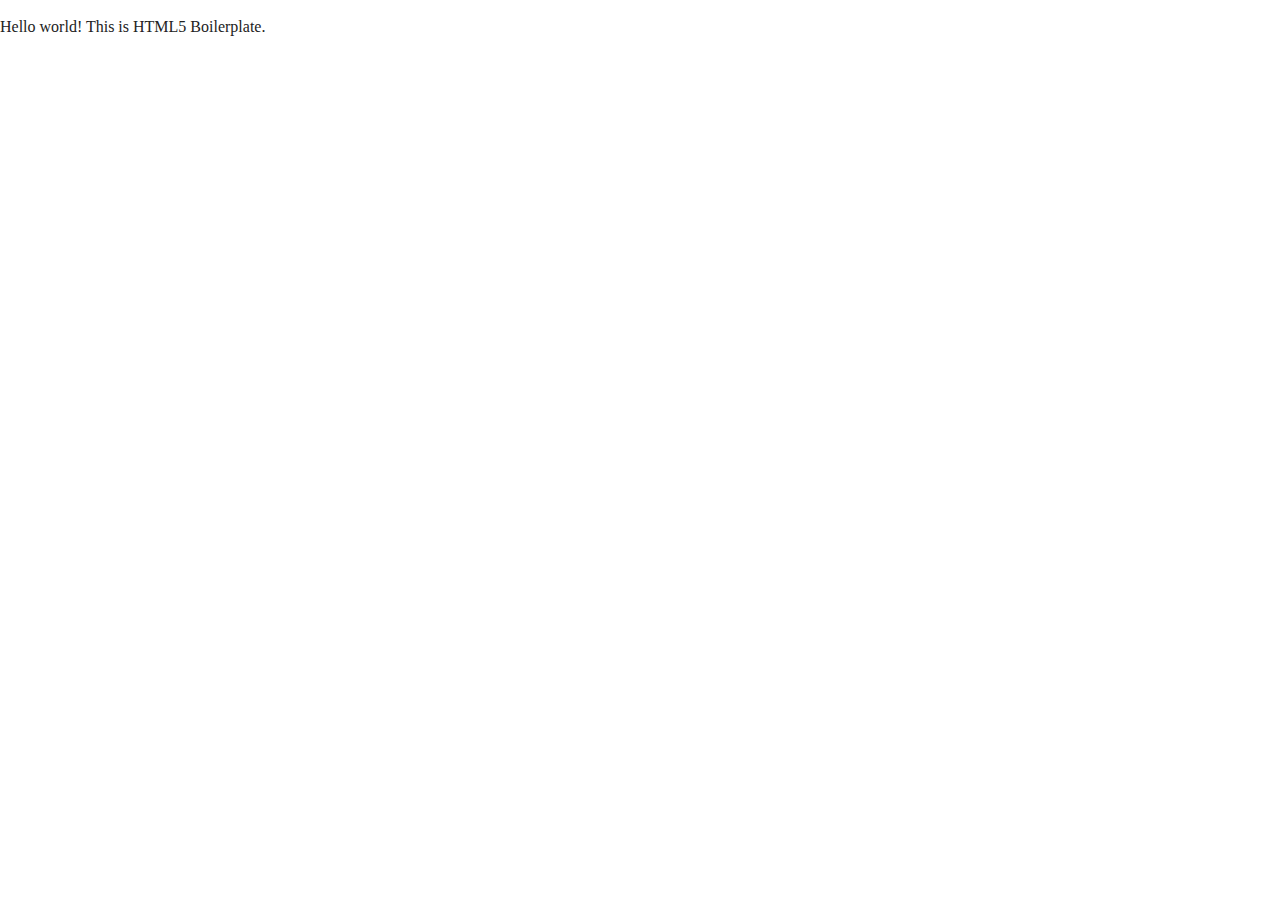
==== index.html @ 4d06db46 "initial commit" ====
<!doctype html>
<html class="no-js" lang="">

<head>
  <meta charset="utf-8">
  <title></title>
  <meta name="description" content="">
  <meta name="viewport" content="width=device-width, initial-scale=1">

  <meta property="og:title" content="">
  <meta property="og:type" content="">
  <meta property="og:url" content="">
  <meta property="og:image" content="">

  <link rel="manifest" href="site.webmanifest">
  <link rel="apple-touch-icon" href="icon.png">
  <!-- Place favicon.ico in the root directory -->

  <link rel="stylesheet" href="css/normalize.css">
  <link rel="stylesheet" href="css/main.css">

  <meta name="theme-color" content="#fafafa">
</head>

<body>

  <!-- Add your site or application content here -->
  <p>Hello world! This is HTML5 Boilerplate.</p>
  <script src="js/vendor/modernizr-3.11.2.min.js"></script>
  <script src="js/plugins.js"></script>
  <script src="js/main.js"></script>

  <!-- Google Analytics: change UA-XXXXX-Y to be your site's ID. -->
  <script>
    window.ga = function () { ga.q.push(arguments) }; ga.q = []; ga.l = +new Date;
    ga('create', 'UA-XXXXX-Y', 'auto'); ga('set', 'anonymizeIp', true); ga('set', 'transport', 'beacon'); ga('send', 'pageview')
  </script>
  <script src="https://www.google-analytics.com/analytics.js" async></script>
</body>

</html>
---- css/main.css ----
/*! HTML5 Boilerplate v8.0.0 | MIT License | https://html5boilerplate.com/ */

/* main.css 2.1.0 | MIT License | https://github.com/h5bp/main.css#readme */
/*
 * What follows is the result of much research on cross-browser styling.
 * Credit left inline and big thanks to Nicolas Gallagher, Jonathan Neal,
 * Kroc Camen, and the H5BP dev community and team.
 */

/* ==========================================================================
   Base styles: opinionated defaults
   ========================================================================== */

html {
  color: #222;
  font-size: 1em;
  line-height: 1.4;
}

/*
 * Remove text-shadow in selection highlight:
 * https://twitter.com/miketaylr/status/12228805301
 *
 * Vendor-prefixed and regular ::selection selectors cannot be combined:
 * https://stackoverflow.com/a/16982510/7133471
 *
 * Customize the background color to match your design.
 */

::-moz-selection {
  background: #b3d4fc;
  text-shadow: none;
}

::selection {
  background: #b3d4fc;
  text-shadow: none;
}

/*
 * A better looking default horizontal rule
 */

hr {
  display: block;
  height: 1px;
  border: 0;
  border-top: 1px solid #ccc;
  margin: 1em 0;
  padding: 0;
}

/*
 * Remove the gap between audio, canvas, iframes,
 * images, videos and the bottom of their containers:
 * https://github.com/h5bp/html5-boilerplate/issues/440
 */

audio,
canvas,
iframe,
img,
svg,
video {
  vertical-align: middle;
}

/*
 * Remove default fieldset styles.
 */

fieldset {
  border: 0;
  margin: 0;
  padding: 0;
}

/*
 * Allow only vertical resizing of textareas.
 */

textarea {
  resize: vertical;
}

/* ==========================================================================
   Author's custom styles
   ========================================================================== */

/* ==========================================================================
   Helper classes
   ========================================================================== */

/*
 * Hide visually and from screen readers
 */

.hidden,
[hidden] {
  display: none !important;
}

/*
 * Hide only visually, but have it available for screen readers:
 * https://snook.ca/archives/html_and_css/hiding-content-for-accessibility
 *
 * 1. For long content, line feeds are not interpreted as spaces and small width
 *    causes content to wrap 1 word per line:
 *    https://medium.com/@jessebeach/beware-smushed-off-screen-accessible-text-5952a4c2cbfe
 */

.sr-only {
  border: 0;
  clip: rect(0, 0, 0, 0);
  height: 1px;
  margin: -1px;
  overflow: hidden;
  padding: 0;
  position: absolute;
  white-space: nowrap;
  width: 1px;
  /* 1 */
}

/*
 * Extends the .sr-only class to allow the element
 * to be focusable when navigated to via the keyboard:
 * https://www.drupal.org/node/897638
 */

.sr-only.focusable:active,
.sr-only.focusable:focus {
  clip: auto;
  height: auto;
  margin: 0;
  overflow: visible;
  position: static;
  white-space: inherit;
  width: auto;
}

/*
 * Hide visually and from screen readers, but maintain layout
 */

.invisible {
  visibility: hidden;
}

/*
 * Clearfix: contain floats
 *
 * For modern browsers
 * 1. The space content is one way to avoid an Opera bug when the
 *    `contenteditable` attribute is included anywhere else in the document.
 *    Otherwise it causes space to appear at the top and bottom of elements
 *    that receive the `clearfix` class.
 * 2. The use of `table` rather than `block` is only necessary if using
 *    `:before` to contain the top-margins of child elements.
 */

.clearfix::before,
.clearfix::after {
  content: " ";
  display: table;
}

.clearfix::after {
  clear: both;
}

/* ==========================================================================
   EXAMPLE Media Queries for Responsive Design.
   These examples override the primary ('mobile first') styles.
   Modify as content requires.
   ========================================================================== */

@media only screen and (min-width: 35em) {
  /* Style adjustments for viewports that meet the condition */
}

@media print,
  (-webkit-min-device-pixel-ratio: 1.25),
  (min-resolution: 1.25dppx),
  (min-resolution: 120dpi) {
  /* Style adjustments for high resolution devices */
}

/* ==========================================================================
   Print styles.
   Inlined to avoid the additional HTTP request:
   https://www.phpied.com/delay-loading-your-print-css/
   ========================================================================== */

@media print {
  *,
  *::before,
  *::after {
    background: #fff !important;
    color: #000 !important;
    /* Black prints faster */
    box-shadow: none !important;
    text-shadow: none !important;
  }

  a,
  a:visited {
    text-decoration: underline;
  }

  a[href]::after {
    content: " (" attr(href) ")";
  }

  abbr[title]::after {
    content: " (" attr(title) ")";
  }

  /*
   * Don't show links that are fragment identifiers,
   * or use the `javascript:` pseudo protocol
   */
  a[href^="#"]::after,
  a[href^="javascript:"]::after {
    content: "";
  }

  pre {
    white-space: pre-wrap !important;
  }

  pre,
  blockquote {
    border: 1px solid #999;
    page-break-inside: avoid;
  }

  /*
   * Printing Tables:
   * https://web.archive.org/web/20180815150934/http://css-discuss.incutio.com/wiki/Printing_Tables
   */
  thead {
    display: table-header-group;
  }

  tr,
  img {
    page-break-inside: avoid;
  }

  p,
  h2,
  h3 {
    orphans: 3;
    widows: 3;
  }

  h2,
  h3 {
    page-break-after: avoid;
  }
}
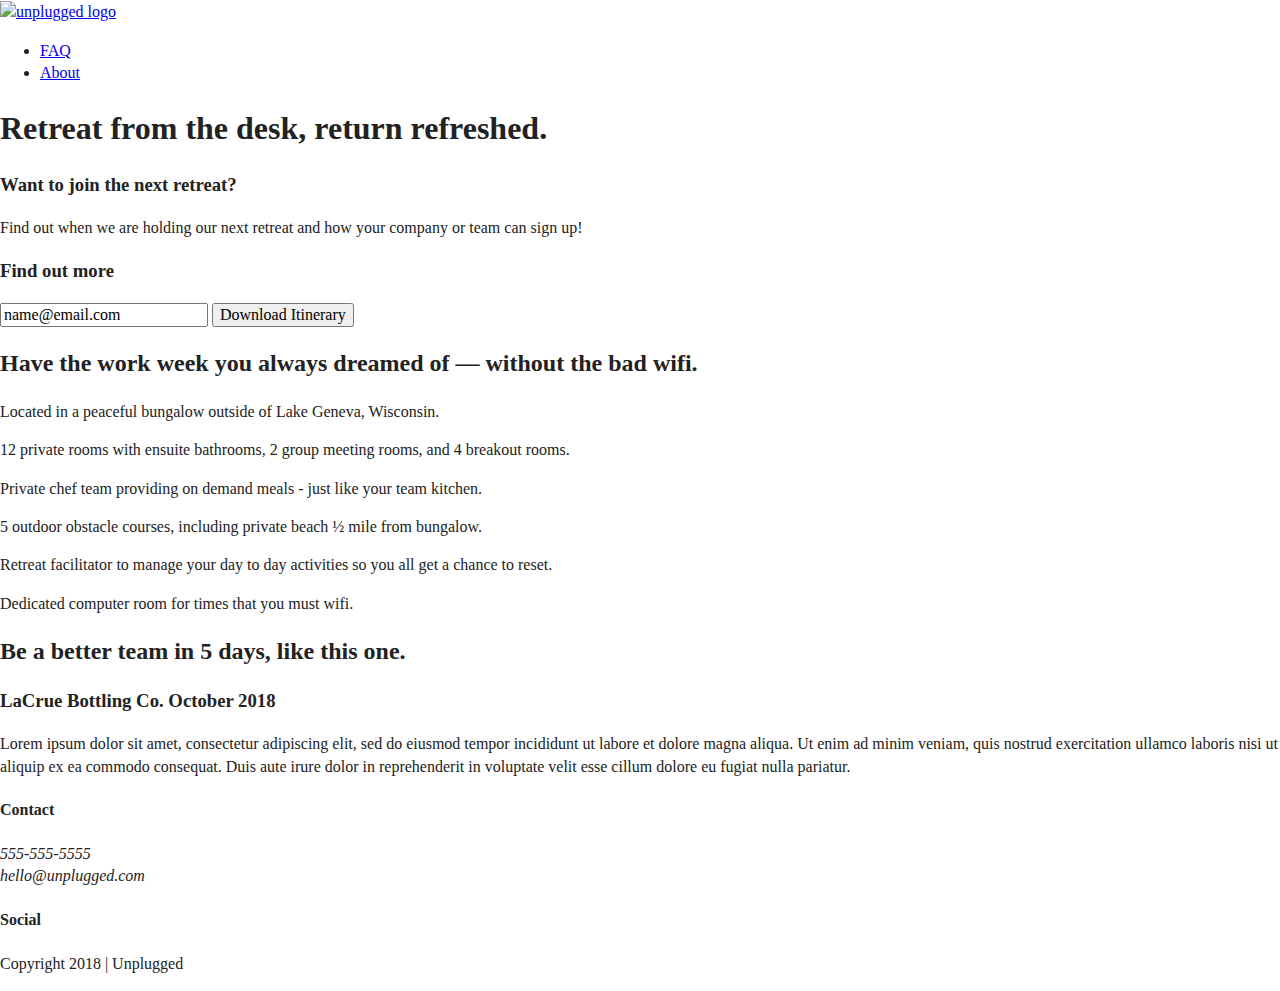
==== commit eca90ee0: "finished index for homepage" ====
--- a/index.html
+++ b/index.html
@@ -24,8 +24,155 @@
 
 <body>
 
-  <!-- Add your site or application content here -->
-  <p>Hello world! This is HTML5 Boilerplate.</p>
+  <header>
+    <div class="content-wrapper">
+      <a href="#">
+        <img src="" alt="unplugged logo">
+      </a>
+      <div class="header-divider"></div>
+      <nav>
+        <ul>
+          <li><a href="faq/index.html">FAQ</a></li>
+          <li><a href="about/index.html">About</a></li>
+        </ul>
+      </nav>
+    </div>
+  </header>
+
+  <main>
+
+    <section class="hero-area">
+      <div class="content-wrapper">
+        <h1>Retreat from the desk, return refreshed.</h1>
+      </div>
+    </section>
+
+    <aside>
+      <div class="content-wrapper">
+        <div class="form-description">
+          <h3>Want to join the next retreat?</h3>
+          <p>
+            Find out when we are holding our next retreat and how your company or team can sign up!
+          </p>
+        </div>
+        <div class="form">
+          <h3>Find out more</h3>
+          <input type="text" name="name" value="name@email.com">
+          <input type="button" value="Download Itinerary">
+        </div>
+      </div>
+    </aside>
+
+    <section class="features">
+      <div class="content-wrapper">
+        <h2>Have the work week you always dreamed of — without the bad wifi.</h2>
+        <div class="features-items">
+          <article>
+            <p class="fontawesome-icon">
+            </p>
+            <p class="features-item-description">
+              Located in a peaceful bungalow outside of Lake Geneva, Wisconsin.
+            </p>
+          </article>
+
+          <article>
+            <p class="fontawesome-icon">
+            </p>
+            <p class="features-item-description">
+              12 private rooms with ensuite bathrooms, 2 group meeting rooms, and 4 breakout rooms.
+            </p>
+          </article>
+
+          <article>
+            <p class="fontawesome-icon">
+            </p>
+            <p class="features-item-description">
+              Private chef team providing on demand meals - just like your team kitchen.
+            </p>
+          </article>
+
+          <article>
+            <p class="fontawesome-icon">
+            </p>
+            <p class="features-item-description">
+              5 outdoor obstacle courses, including private beach ½ mile from bungalow.
+            </p>
+          </article>
+
+          <article>
+            <p class="fontawesome-icon">
+            </p>
+            <p class="features-item-description">
+              Retreat facilitator to manage your day to day activities so you all get a chance to reset.
+            </p>
+          </article>
+
+          <article>
+            <p class="fontawesome-icon">
+            </p>
+            <p class="features-item-description">
+              Dedicated computer room for times that you must wifi.
+            </p>
+          </article>
+        </div>
+      </div>
+    </section>
+
+    <section class="reviews">
+      <div class="content-wrapper">
+        <h2>Be a better team in 5 days, like this one.</h2>
+        <article>
+          <div>
+            <h3>LaCrue Bottling Co. October 2018</h3>
+            <p>
+              Lorem ipsum dolor sit amet, consectetur adipiscing elit, sed do eiusmod tempor incididunt ut labore et dolore magna aliqua. Ut enim ad minim veniam, quis nostrud exercitation ullamco laboris nisi ut aliquip ex ea commodo consequat. Duis aute irure dolor
+              in reprehenderit in voluptate velit esse cillum dolore eu fugiat nulla pariatur.
+            </p>
+          </div>
+        </article>
+      </div>
+    </section>
+
+  </main>
+  <!-- main wrapper -->
+
+  <footer>
+    <div class="content-wrapper">
+      <div class="footer-content">
+        <div class="contact">
+          <h4>Contact</h4>
+          <address>
+            <p>
+              555-555-5555<br>
+              hello@unplugged.com
+            </p>
+          </address>
+        </div>
+        <div class="social">
+          <h4>Social</h4>
+          <div class="social-icons">
+            <p>
+              <a href="https://www.facebook.com/Skillcrush/" target="_blank"></a>
+            </p>
+            <p>
+              <a href="https://twitter.com/Skillcrush" target="_blank"></a>
+            </p>
+            <p>
+              <a href="https://www.instagram.com/skillcrush/" target="_blank"></a>
+            </p>
+          </div>
+        </div>
+      </div>
+      <!-- footer content ends -->
+    </div>
+    <!--footer content-wrapper ends-->
+
+    <div class="copyright">
+      <p>Copyright 2018 | Unplugged</p>
+    </div>
+
+  </footer>
+
   <script src="js/vendor/modernizr-3.11.2.min.js"></script>
   <script src="js/plugins.js"></script>
   <script src="js/main.js"></script>
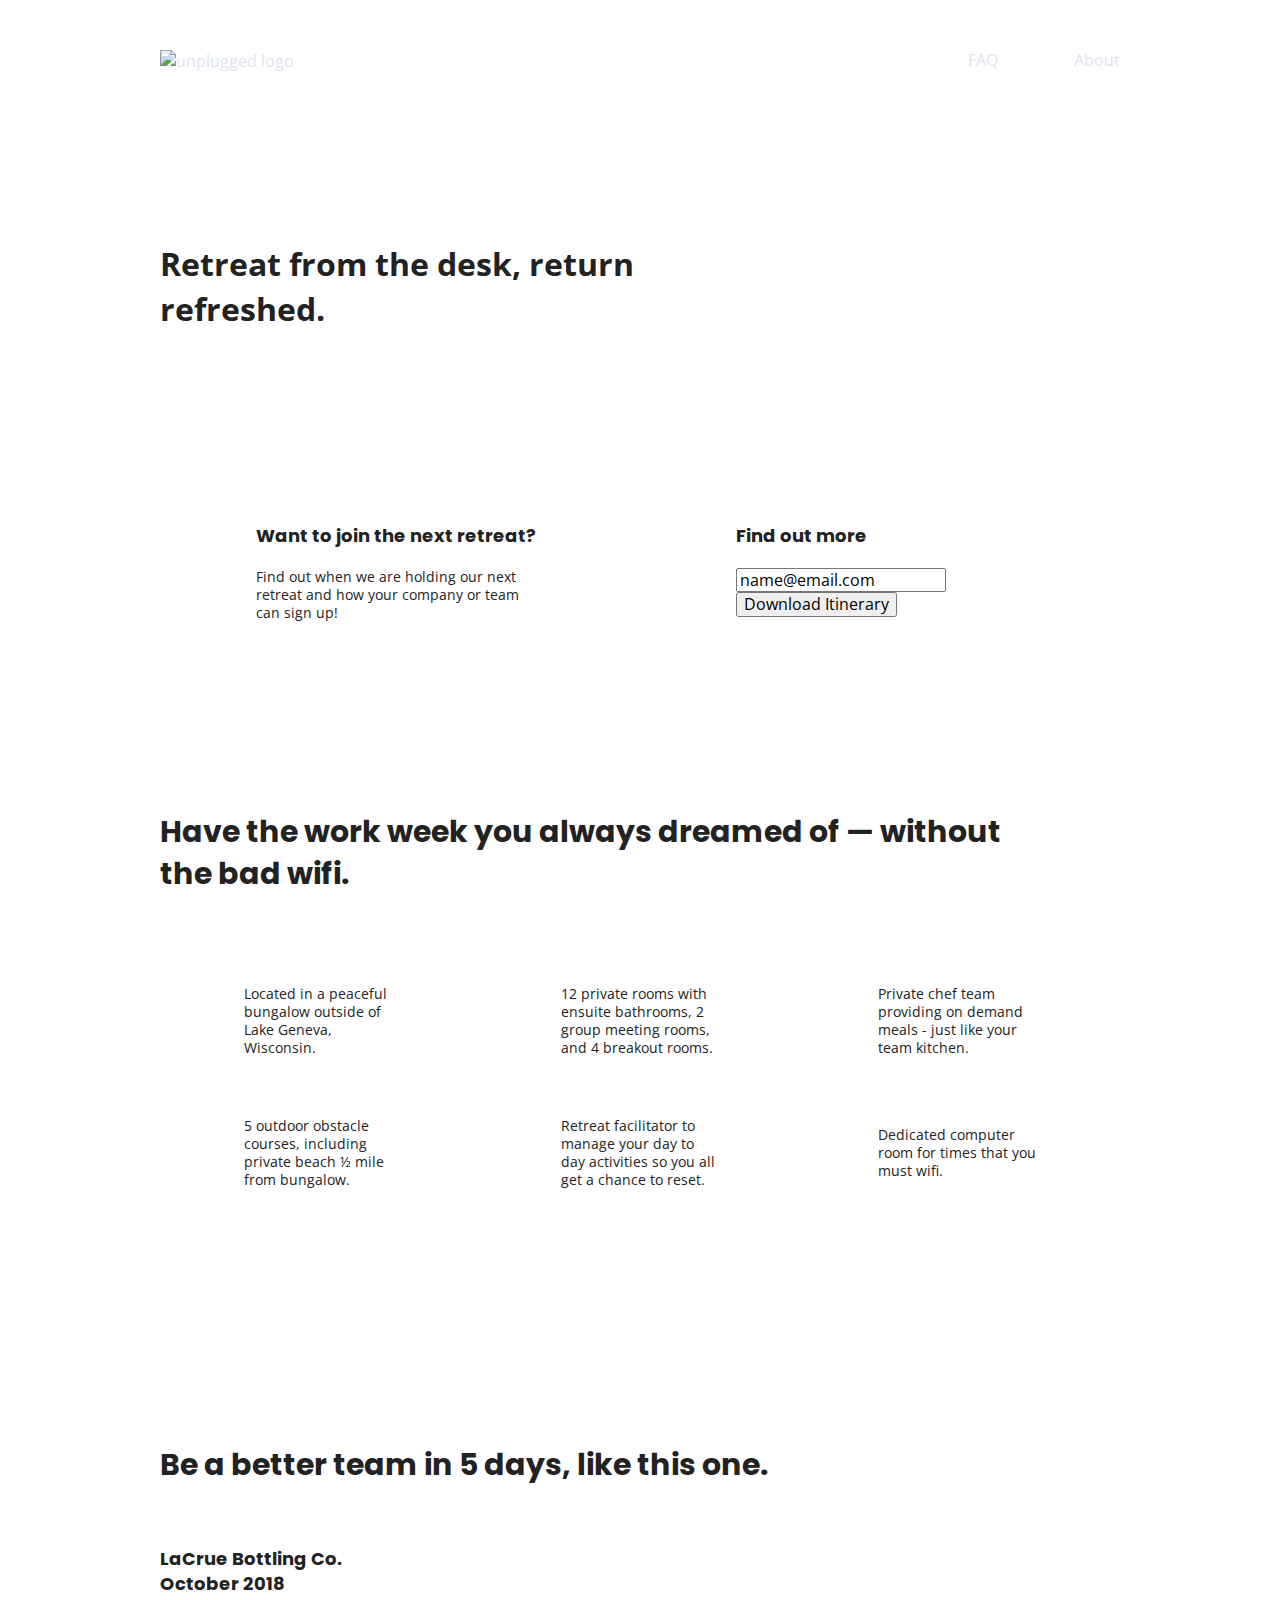
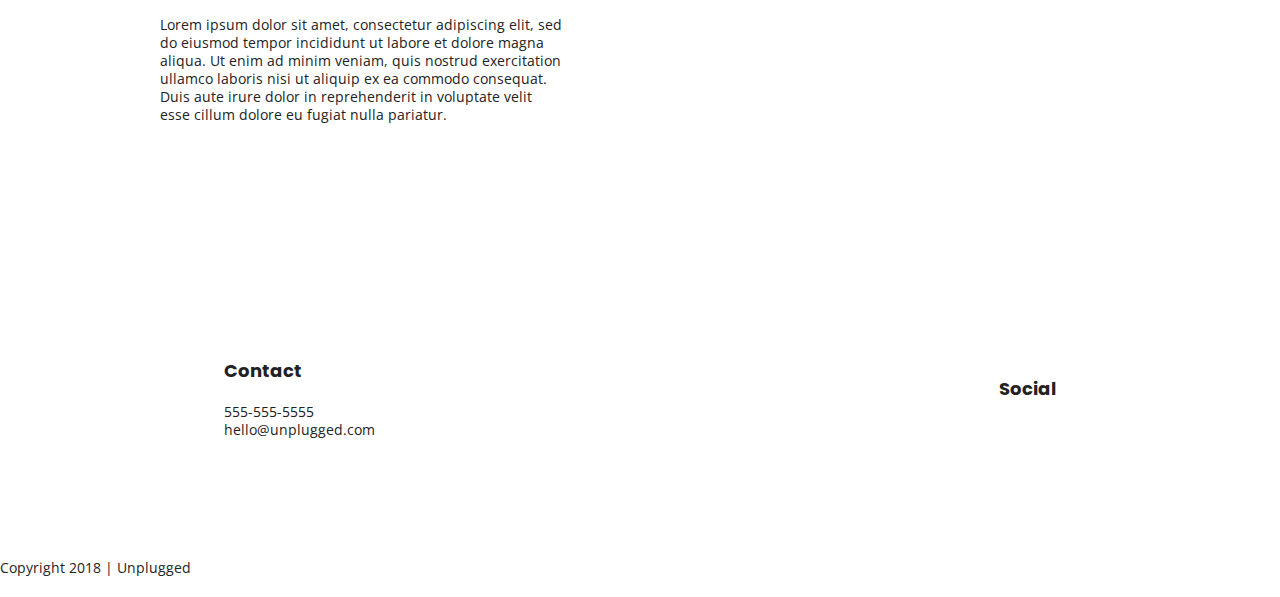
==== commit 94a4eae5: "Implemented text styles" ====
--- a/index.html
+++ b/index.html
@@ -3,7 +3,7 @@
 
 <head>
   <meta charset="utf-8">
-  <title></title>
+  <title>unplugged-retreat</title>
   <meta name="description" content="">
   <meta name="viewport" content="width=device-width, initial-scale=1">
 
@@ -18,6 +18,9 @@
 
   <link rel="stylesheet" href="css/normalize.css">
   <link rel="stylesheet" href="css/main.css">
+
+  <!-- Google Fonts -->
+  <link href="https://fonts.googleapis.com/css?family=Open+Sans:400,700|Poppins:500,700" rel="stylesheet">
 
   <meta name="theme-color" content="#fafafa">
 </head>
--- a/css/main.css
+++ b/css/main.css
@@ -84,8 +84,253 @@
 }
 
 /* ==========================================================================
-   Author's custom styles
+  Author's custom styles
+  ========================================================================== */
+
+  /* General Styles */
+ 
+  html {
+    font-size: 16px;
+  }
+ 
+  body {
+    font-family: 'Open Sans', sans-serif;
+    font-size: 1em;
+    text-align: left;
+  }
+ 
+  ul, 
+  ol {
+    list-style-type: none;
+  }
+  
+  a {
+    color: #e2e3ed;
+    text-decoration: none;
+  }
+  
+  h2 {
+    font-family: 'Poppins', sans-serif;
+    font-size: 1.875em;
+  }
+  
+  h3, 
+  h4 {
+    font-family: 'Poppins', sans-serif;
+    font-size: 1.125em;
+    margin: 20px 0;
+  }
+  
+  p {
+    line-height: 1.285;
+    font-size: .875em;
+  }
+  
+  img {
+  
+  }
+  
+  figure {
+  
+  }
+  
+  address {
+    font-style: normal;
+  }
+
+  .content-wrapper {
+    width: 90%;
+    margin: 50px 0;
+  }
+  
+  /* -------------------- Base Header - Footer Styles -------------------- */
+  
+  header,
+  footer {
+    display: flex;
+    justify-content: center;
+    align-items: center;
+    flex-flow: row wrap;
+  }
+  
+  header {
+    padding: 15px 0;
+  }
+  
+  header .content-wrapper {
+    display: flex;
+    justify-content: center;
+    align-items: center;
+    flex-flow: row wrap;
+    margin: 0;
+  }
+  
+  .header-divider {
+    width: 100%;
+    height: 1px;
+    margin: 10px 0 20px 0;
+  }
+  
+  header nav {
+    display: flex;
+    justify-content: space-around;
+    align-items: center;
+    flex-flow: row wrap;
+    width: 60%;
+  }
+  
+  header nav ul {
+    display: flex;
+    justify-content: space-around;
+    width: 100%;
+  }
+  
+  footer {
+    flex-direction: column;
+  }
+  
+  footer p {
+    margin: 0;
+  }
+  
+  footer .content-wrapper {
+    width: 55%;
+    margin: 50px 0;
+  }
+  
+  footer .contact {
+    margin-bottom: 50px;
+  }
+  
+  footer .social-icons {
+    display: flex;
+    justify-content: space-around;
+    align-items: center;
+  }
+  
+  footer .social-icons p {
+    display: flex;
+    justify-content: center;
+    align-items: center;
+  }
+  
+  footer .copyright {
+    margin: 20px 0;
+  }
+  
+  /* -------------------- Mobile Styles - Homepage -------------------- */
+  
+  /* Hero Area */
+  
+  .hero-area {
+    display: flex;
+    justify-content: center;
+    flex-flow: row wrap;
+  }
+  
+  /* Aside */
+  
+  aside {
+    display: flex;
+    justify-content: center;
+    align-items: center;
+    flex-flow: row wrap;
+  }
+  
+  /* Features */
+  
+  .features {
+    display: flex;
+    justify-content: center;
+    flex-flow: row wrap;
+  }
+  
+  .features h2 {
+    margin-bottom: 60px;
+  }
+  
+  .features article {
+    width: 63%;
+    margin: 30px 0;
+  }
+  
+  .features .features-items {
+    display: flex;
+    justify-content: center;
+    align-items: center;
+    flex-flow: row wrap;
+  }
+  
+  .features p {
+    margin: 0;
+  }
+  
+  /* Reviews */
+  
+  .reviews {
+    display: flex;
+    justify-content: center;
+    flex-flow: row wrap;
+  }
+  
+  .reviews h2 {
+    margin-bottom: 40px;
+  }
+  
+  .reviews h3 {
+    width: 55%;
+    margin: 20px 0;
+  }
+  
+  /* ==========================================================================
+   About Page
    ========================================================================== */
+  
+  .mission {
+    display: flex;
+    justify-content: center;
+    align-items: center;
+    flex-flow: row wrap;
+  }
+  
+  .contact-section {
+    display: flex;
+    justify-content: center;
+    align-items: center;
+    flex-flow: row wrap;
+  }
+  
+  .contact-content p {
+    margin: 0;
+  }
+  
+  /* ==========================================================================
+   FAQ Page
+   ========================================================================== */
+  
+  .faq {
+    display: flex;
+    justify-content: center;
+    align-items: center;
+    flex-flow: row wrap;
+  }
+  
+  .faq .content-wrapper {
+    margin: 50px 0 0 0;
+    display: flex;
+    justify-content: center;
+    align-items: center;
+    flex-flow: row wrap;
+  }
+  
+  .faq h2 {
+    margin-bottom: 40px;
+  }
+  
+  .faq-content {
+    margin-bottom: 50px;
+  }
+
 
 /* ==========================================================================
    Helper classes
@@ -169,21 +414,215 @@
   clear: both;
 }
 
+  /* ==========================================================================
+   Breakpoints
+   ========================================================================== */
+
+    @media only screen and (min-width: 768px) {
+
+    /* General styles*/
+
+      .content-wrapper {
+        max-width: 640px;
+        margin: 100px 0;
+      }
+
+    /* Header */
+
+      header {
+        justify-content: space-around;
+        padding: 33px 0;
+      }
+
+      header .content-wrapper {
+        justify-content: space-between;
+        width: 100%;
+      }
+
+      header nav {
+        width: 20%;
+      }
+
+      header nav ul {
+        justify-content: space-between;
+      }
+
+      .header-divider {
+        display: none;
+      }
+
+    /* Hero Area */
+
+    /* Aside */
+    
+      aside .content-wrapper {
+        display: flex;
+        justify-content: space-between;
+        flex-flow: row wrap;
+        margin: 50px 0;
+      }
+
+      aside .content-wrapper .form-description,
+      aside .content-wrapper .form {
+        width: 40%;
+        margin: 0;
+      }
+
+    /* Features */
+
+      .features article {
+        display: flex;
+        justify-content: center;
+        align-items: center;
+        flex-flow: column wrap;
+        flex-basis: 50%;
+      }
+
+      .features .features-item-description {
+        width: 50%;
+      }
+
+    /* Reviews */
+    
+      .reviews article {
+        display: flex;
+        justify-content: space-between;
+      }
+
+      .reviews article div {
+        width: 49%;
+      }
+
+    /* Footer */
+
+      footer .content-wrapper {
+        width: 65%;
+        margin: 100px 0;
+      }
+
+      .footer-content {
+        display: flex;
+        justify-content: space-between;
+        align-items: center;
+      }
+
+      footer .contact {
+        margin-bottom: 0;
+      }
+
+      footer .copyright {
+        width: 100%;
+      }
+
+    /* ==========================================================================
+    About Page
+    ========================================================================== */
+
+    .mission-content {
+      display: flex;
+      justify-content: space-between;
+      align-items: center;
+      padding-top: 20px;
+    }
+
+    .mission-content p {
+      width: 45%;
+    }
+
+    .contact-section .content-wrapper h2 {
+      width: 80%; 
+    }
+
+    .contact-content {
+      display: flex;
+      justify-content: space-between;
+      align-items: flex-start;
+    }
+
+    /* ==========================================================================
+    FAQ Page
+    ========================================================================== */
+
+    .faq .content-wrapper {
+      justify-content: space-between;
+    }
+
+    .faq-content {
+      flex-basis: 40%;
+    }
+
+    .faq h2 {
+      width: 100%;
+    }
+    }
+
+    /* Desktop Styles */
+
+   @media only screen and (min-width: 1200px) {
+
+    /* General styles*/
+
+      .content-wrapper {
+        max-width: 960px;
+      }
+    
+    /* Hero area */
+
+      .hero-area h1 {
+        width: 60%; 
+      }
+
+    /* Aside */
+
+      aside .content-wrapper {
+        justify-content: space-around;
+      }
+
+      aside .content-wrapper .form-description,
+      aside .content-wrapper .form {
+        width: 30%;
+      }
+
+    /* Features */
+
+      .features h2 {
+        width: 90%;
+      }
+
+      .features article {
+        flex-basis: 33%;
+      }
+
+    /* Reviews */ 
+
+      .reviews article div {
+        width: 42%;
+      }
+
 /* ==========================================================================
-   EXAMPLE Media Queries for Responsive Design.
-   These examples override the primary ('mobile first') styles.
-   Modify as content requires.
-   ========================================================================== */
-
-@media only screen and (min-width: 35em) {
-  /* Style adjustments for viewports that meet the condition */
-}
-
-@media print,
-  (-webkit-min-device-pixel-ratio: 1.25),
-  (min-resolution: 1.25dppx),
-  (min-resolution: 120dpi) {
-  /* Style adjustments for high resolution devices */
+ About Page
+ ========================================================================== */
+
+  .mission h2,
+  .contact-section .content-wrapper h2 {
+      width: 95%;
+  }
+
+/* ==========================================================================
+ FAQ Page
+ ========================================================================== */
+
+  .faq h2 {
+      width: 100%;
+  }
+
+}
+
+  @media print,
+    (-webkit-min-device-pixel-ratio: 1.25),
+    (min-resolution: 1.25dppx),
+    (min-resolution: 120dpi) {
+   /* Style adjustments for high resolution devices */
 }
 
 /* ==========================================================================
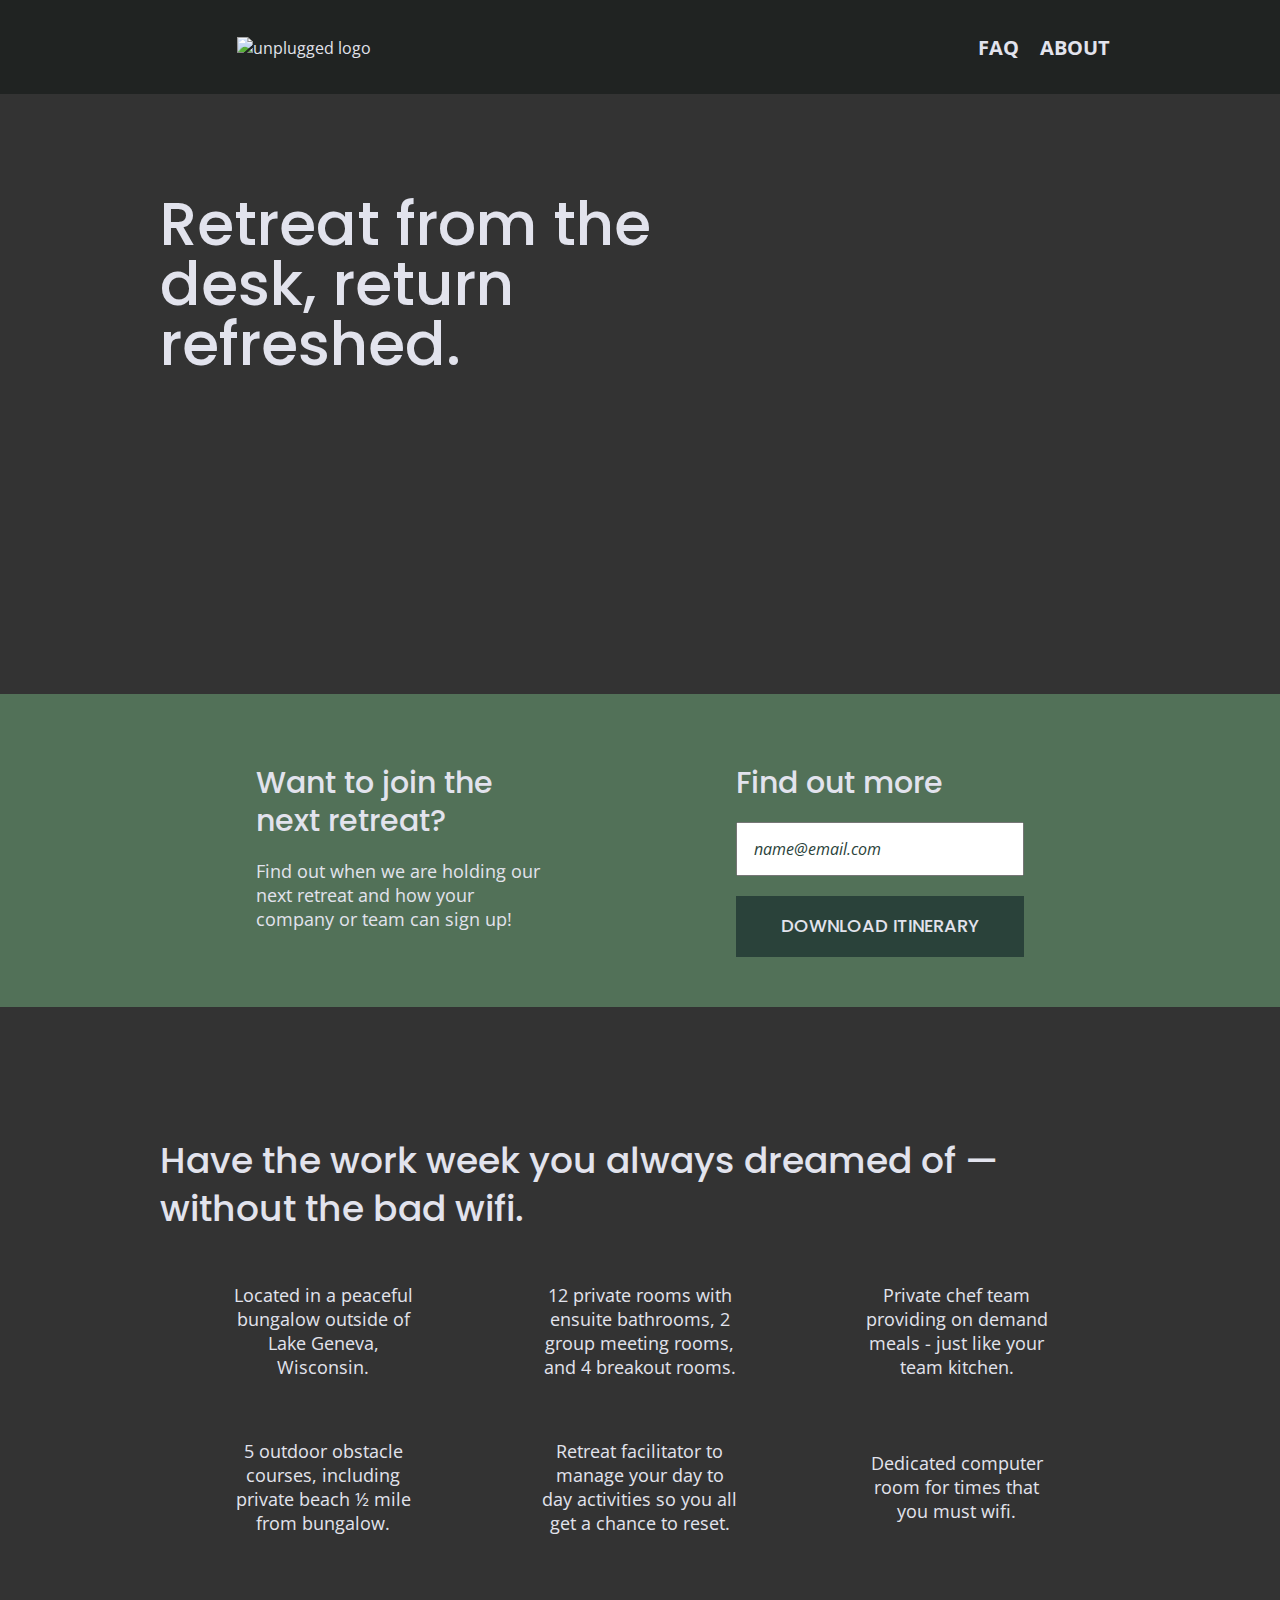
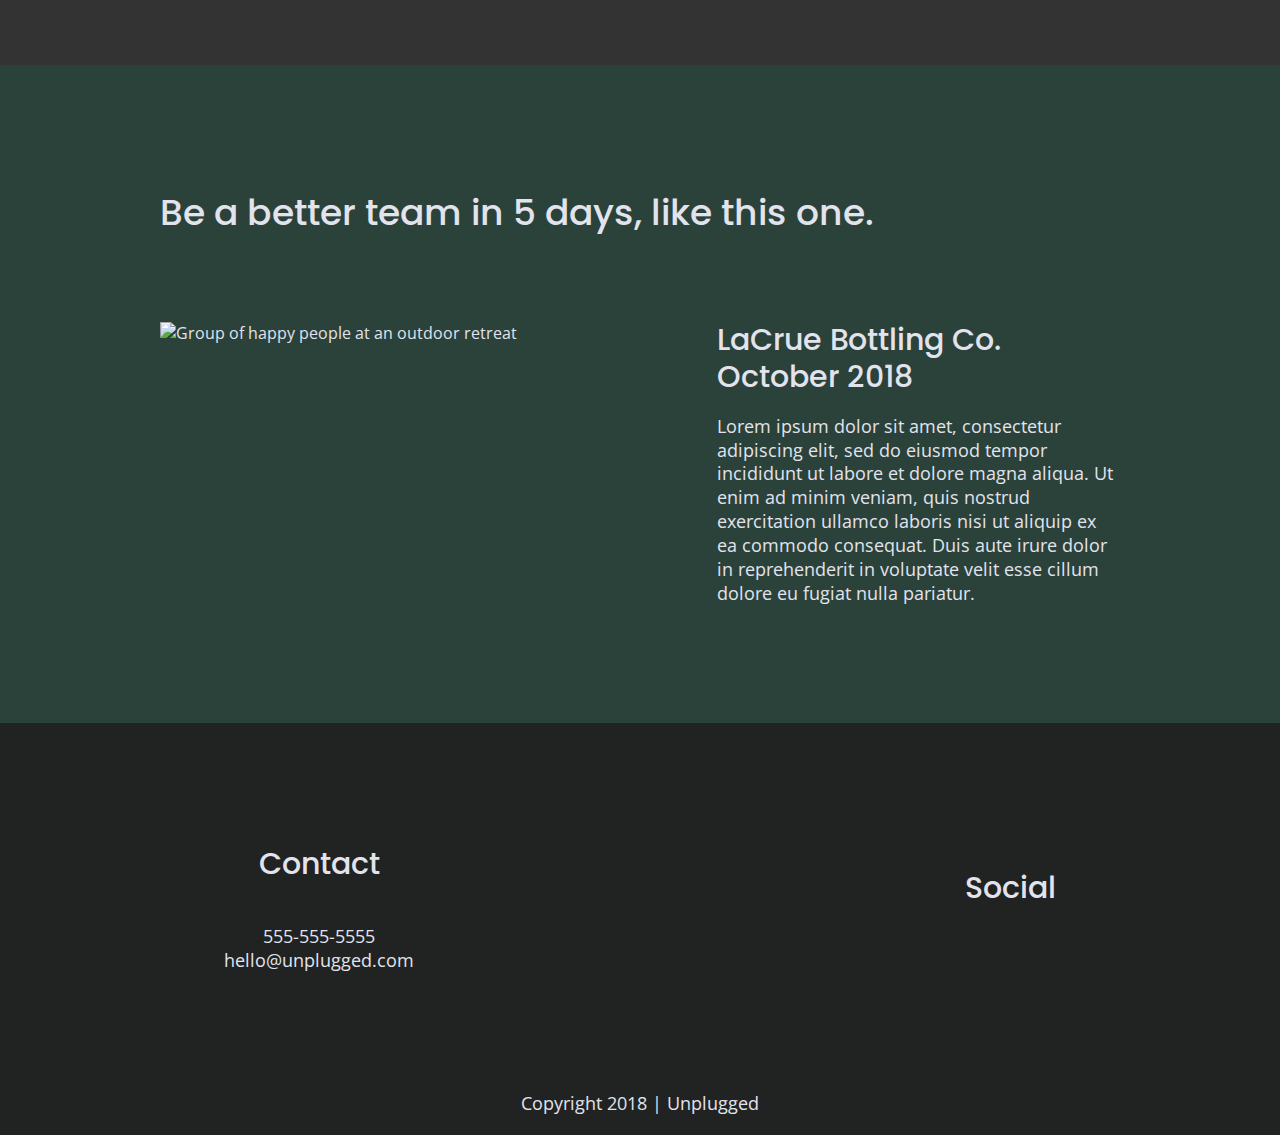
==== commit 01a0d150: "Added images and breakpoints" ====
--- a/index.html
+++ b/index.html
@@ -29,9 +29,11 @@
 
   <header>
     <div class="content-wrapper">
-      <a href="#">
-        <img src="" alt="unplugged logo">
-      </a>
+      <figure>
+        <a href="#">
+          <img src="img/unplugged-logo.png" alt="unplugged logo">
+        </a>
+      </figure> 
       <div class="header-divider"></div>
       <nav>
         <ul>
@@ -125,6 +127,9 @@
       <div class="content-wrapper">
         <h2>Be a better team in 5 days, like this one.</h2>
         <article>
+          <figure>
+            <img src="img/team.png" alt="Group of happy people at an outdoor retreat">
+          </figure>
           <div>
             <h3>LaCrue Bottling Co. October 2018</h3>
             <p>
--- a/css/main.css
+++ b/css/main.css
@@ -97,6 +97,7 @@
     font-family: 'Open Sans', sans-serif;
     font-size: 1em;
     text-align: left;
+    color: #e2e3ed;
   }
  
   ul, 
@@ -111,12 +112,14 @@
   
   h2 {
     font-family: 'Poppins', sans-serif;
+    font-weight: 500;
     font-size: 1.875em;
   }
   
   h3, 
   h4 {
     font-family: 'Poppins', sans-serif;
+    font-weight: 500;
     font-size: 1.125em;
     margin: 20px 0;
   }
@@ -127,11 +130,11 @@
   }
   
   img {
-  
+    width: 100%;
   }
   
   figure {
-  
+    margin: 0;
   }
   
   address {
@@ -147,6 +150,7 @@
   
   header,
   footer {
+    background: #202322;
     display: flex;
     justify-content: center;
     align-items: center;
@@ -164,19 +168,31 @@
     flex-flow: row wrap;
     margin: 0;
   }
+
+  header figure {
+    width: 60%;
+    display: flex;
+    justify-content: center;
+    align-items: center;
+    flex-flow: row wrap;
+  }
   
   .header-divider {
+    background: #3a3a3a;
     width: 100%;
     height: 1px;
     margin: 10px 0 20px 0;
   }
   
   header nav {
+    width: 60%;
+    font-size: 1.125em;
+    font-weight: 700;
+    text-transform: uppercase;
     display: flex;
     justify-content: space-around;
     align-items: center;
     flex-flow: row wrap;
-    width: 60%;
   }
   
   header nav ul {
@@ -184,9 +200,14 @@
     justify-content: space-around;
     width: 100%;
   }
+
+  header nav ul li {
+    font-size: 1.125em;
+  }  
   
   footer {
     flex-direction: column;
+    text-align: center;
   }
   
   footer p {
@@ -226,7 +247,17 @@
     display: flex;
     justify-content: center;
     flex-flow: row wrap;
-  }
+    background: url('../img/hero-image.png') center no-repeat #333;
+    background-size: cover;
+    min-height: 500px;
+  }
+
+.hero-area h1 {
+  font-size: 2.25em;
+  font-family: 'Poppins', Helvetica, Arial, sans-serif;
+  font-weight: 500; 
+  line-height: 1.2;
+}
   
   /* Aside */
   
@@ -235,6 +266,33 @@
     justify-content: center;
     align-items: center;
     flex-flow: row wrap;
+    background: #527158;
+  }
+
+  aside .form {
+    margin-top: 30px;
+  }
+   
+  input[type=text] {
+    box-sizing: border-box;
+    width: 100%;
+    color: #2a423a;
+    font-style: italic;
+    padding: 1em;
+  }
+   
+  input[type=button] {
+    width: 100%;
+    padding: 20px 0;
+    margin-top: 20px;
+    background-color: #2a423a;
+    font-family: 'Poppins', Helvetica, Arial, sans-serif;
+    font-weight: 500;
+    font-size: 1.125em;
+    color: #e2e3ed;
+    border: none;
+    text-align: center;
+    text-transform: uppercase;
   }
   
   /* Features */
@@ -243,6 +301,8 @@
     display: flex;
     justify-content: center;
     flex-flow: row wrap;
+    background: url('../img/overlay-image.png') center no-repeat #333;
+    background-size: cover;
   }
   
   .features h2 {
@@ -262,6 +322,7 @@
   }
   
   .features p {
+    text-align: center;
     margin: 0;
   }
   
@@ -271,10 +332,12 @@
     display: flex;
     justify-content: center;
     flex-flow: row wrap;
+    background: #2a423a;
   }
   
   .reviews h2 {
     margin-bottom: 40px;
+    line-height: 1;
   }
   
   .reviews h3 {
@@ -291,13 +354,15 @@
     justify-content: center;
     align-items: center;
     flex-flow: row wrap;
-  }
-  
+    background: #527158;
+  }
+
   .contact-section {
     display: flex;
     justify-content: center;
     align-items: center;
     flex-flow: row wrap;
+    background: #2a423a;
   }
   
   .contact-content p {
@@ -313,6 +378,7 @@
     justify-content: center;
     align-items: center;
     flex-flow: row wrap;
+    background: #527158;
   }
   
   .faq .content-wrapper {
@@ -325,12 +391,16 @@
   
   .faq h2 {
     margin-bottom: 40px;
+    line-height: 1;
   }
   
   .faq-content {
     margin-bottom: 50px;
   }
 
+  .faq-content h4 {
+    line-height: 1.333;
+  }
 
 /* ==========================================================================
    Helper classes
@@ -427,6 +497,16 @@
         margin: 100px 0;
       }
 
+      h2 {
+        font-size: 2.25em;
+        line-height: 1.333;
+      }
+    
+      h3 {
+          font-size: 1.5em;
+          line-height: 1.25;
+      }    
+
     /* Header */
 
       header {
@@ -439,12 +519,16 @@
         width: 100%;
       }
 
+      header figure {
+        width: 30%;
+      }
+
       header nav {
         width: 20%;
       }
 
       header nav ul {
-        justify-content: space-between;
+        justify-content: space-around;
       }
 
       .header-divider {
@@ -452,6 +536,16 @@
       }
 
     /* Hero Area */
+
+    .hero-area {
+      min-height: 600px;
+    }
+  
+    .hero-area h1 {
+      font-size: 3em;
+      line-height: 1;
+      margin: 0;
+    }
 
     /* Aside */
     
@@ -470,6 +564,10 @@
 
     /* Features */
 
+      .features h2 {
+      margin-bottom: 20px;
+      }
+
       .features article {
         display: flex;
         justify-content: center;
@@ -479,7 +577,7 @@
       }
 
       .features .features-item-description {
-        width: 50%;
+        width: 62%;
       }
 
     /* Reviews */
@@ -489,8 +587,18 @@
         justify-content: space-between;
       }
 
+      .reviews h2 {
+        width: 85%;
+      }
+
+      .reviews article figure,
       .reviews article div {
         width: 49%;
+      }
+
+      .reviews h3 {
+        width: 75%;
+        margin: 0;
       }
 
     /* Footer */
@@ -500,14 +608,24 @@
         margin: 100px 0;
       }
 
-      .footer-content {
+      footer .footer-content {
         display: flex;
         justify-content: space-between;
         align-items: center;
+        flex-direction: row;
       }
 
       footer .contact {
         margin-bottom: 0;
+      }
+
+      footer h4 {
+        font-size: 1.5em;
+        margin-bottom: 40px;
+      }
+    
+      footer p {
+          line-height: 1.285;
       }
 
       footer .copyright {
@@ -539,6 +657,10 @@
       align-items: flex-start;
     }
 
+    .contact-content h4 {
+      font-size: 1.5em;
+    }
+  
     /* ==========================================================================
     FAQ Page
     ========================================================================== */
@@ -548,27 +670,52 @@
     }
 
     .faq-content {
-      flex-basis: 40%;
+      flex-basis: 45%;
     }
 
     .faq h2 {
       width: 100%;
     }
-    }
+
+    .faq h4,
+    .faq p {
+      font-size: .875em;
+      line-height: 1.125;
+    }
+  }
 
     /* Desktop Styles */
 
    @media only screen and (min-width: 1200px) {
 
     /* General styles*/
+
+      header {
+        padding: 15px 0;
+      }
 
       .content-wrapper {
         max-width: 960px;
       }
+
+      h2 {
+        font-size: 2.25em;
+      }
+    
+      h3,
+      h4 {
+          font-size: 1.875em;
+      }
+    
+      p {
+          font-size: 1.125em;
+          line-height: 1.333;
+      }
     
     /* Hero area */
 
       .hero-area h1 {
+        font-size: 3.75em;
         width: 60%; 
       }
 
@@ -583,6 +730,10 @@
         width: 30%;
       }
 
+      .form-description p {
+        font-size: 1.125em;
+      }
+
     /* Features */
 
       .features h2 {
@@ -597,6 +748,14 @@
 
       .reviews article div {
         width: 42%;
+      }
+
+      .reviews h2 {
+        padding-bottom: 50px;
+      }
+    
+      footer h4 {
+        font-size: 1.875em;
       }
 
 /* ==========================================================================
@@ -606,6 +765,11 @@
   .mission h2,
   .contact-section .content-wrapper h2 {
       width: 95%;
+      font-size: 3em;
+  }
+
+  .contact-content h4 {
+    font-size: 1.875em;
   }
 
 /* ==========================================================================
@@ -616,6 +780,11 @@
       width: 100%;
   }
 
+  .faq h4,
+  .faq p {
+      font-size: 1.125em;
+      line-height: 1;
+  }
 }
 
   @media print,
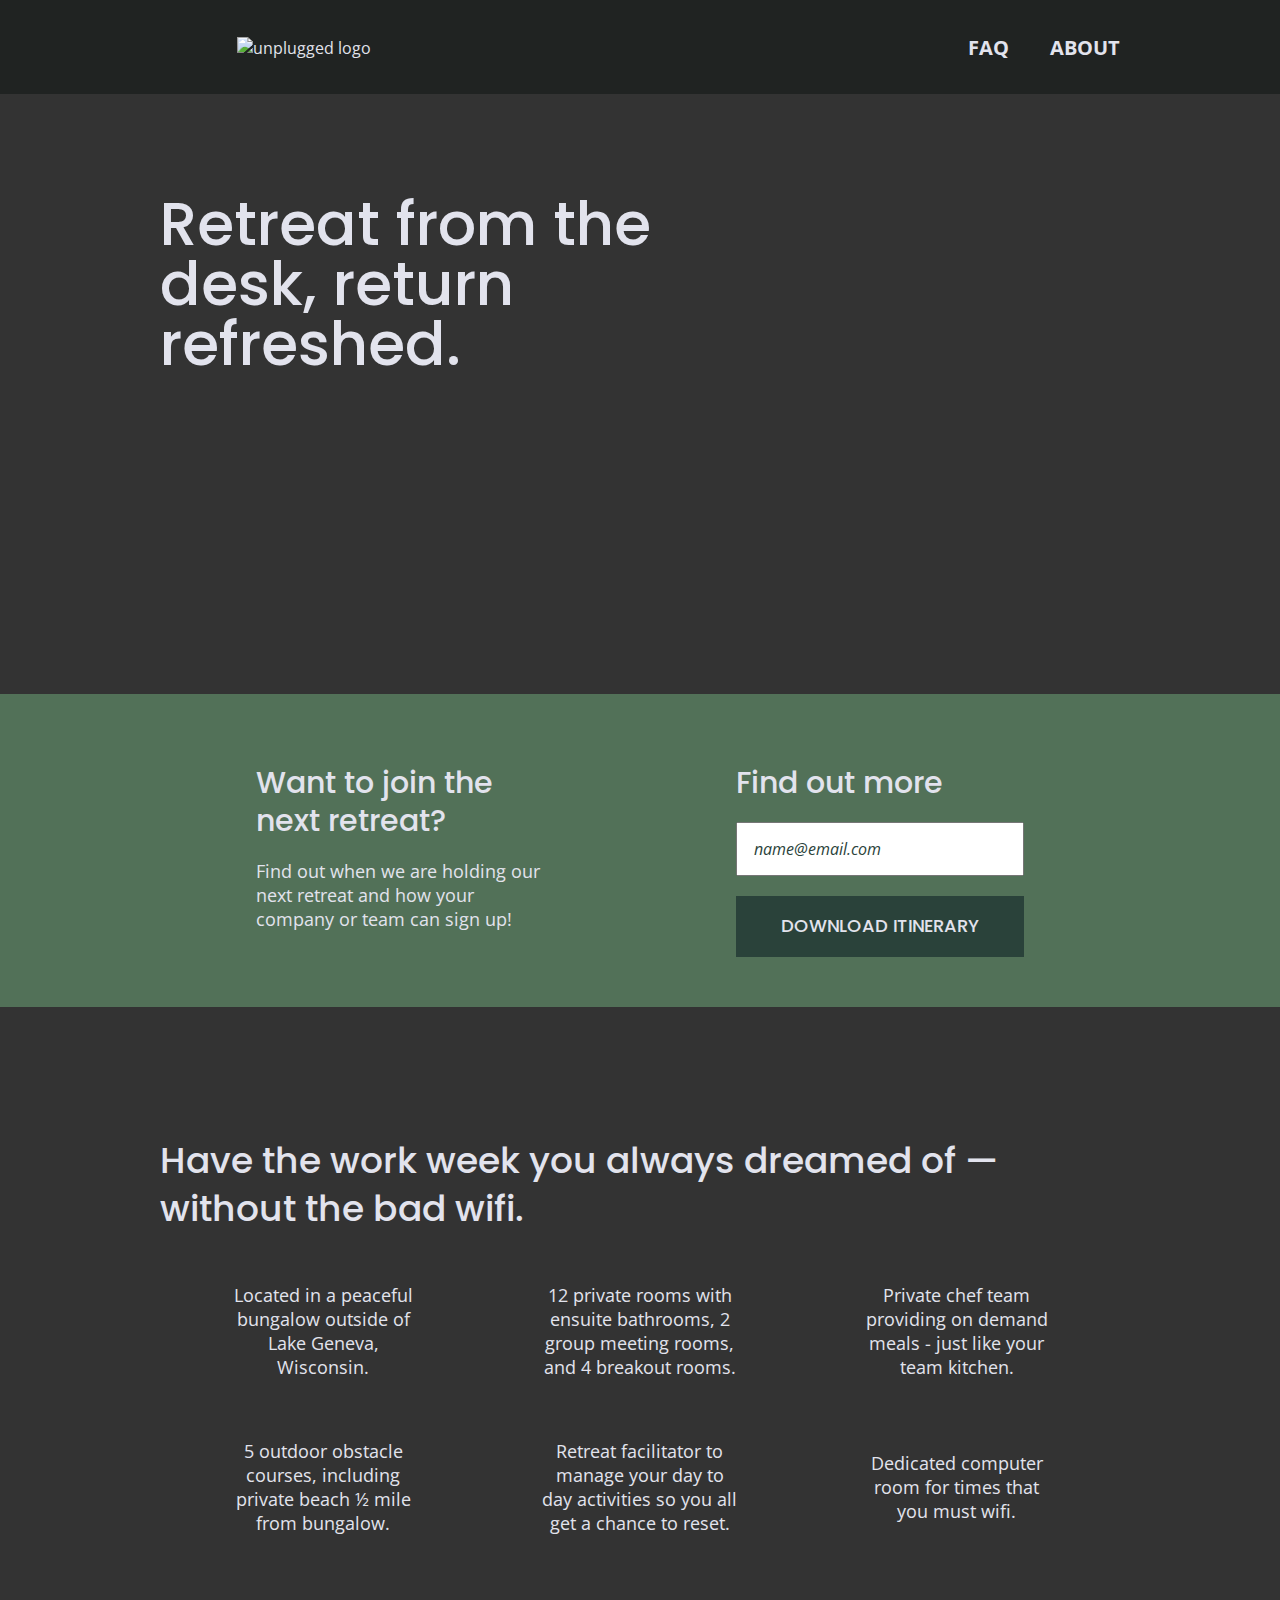
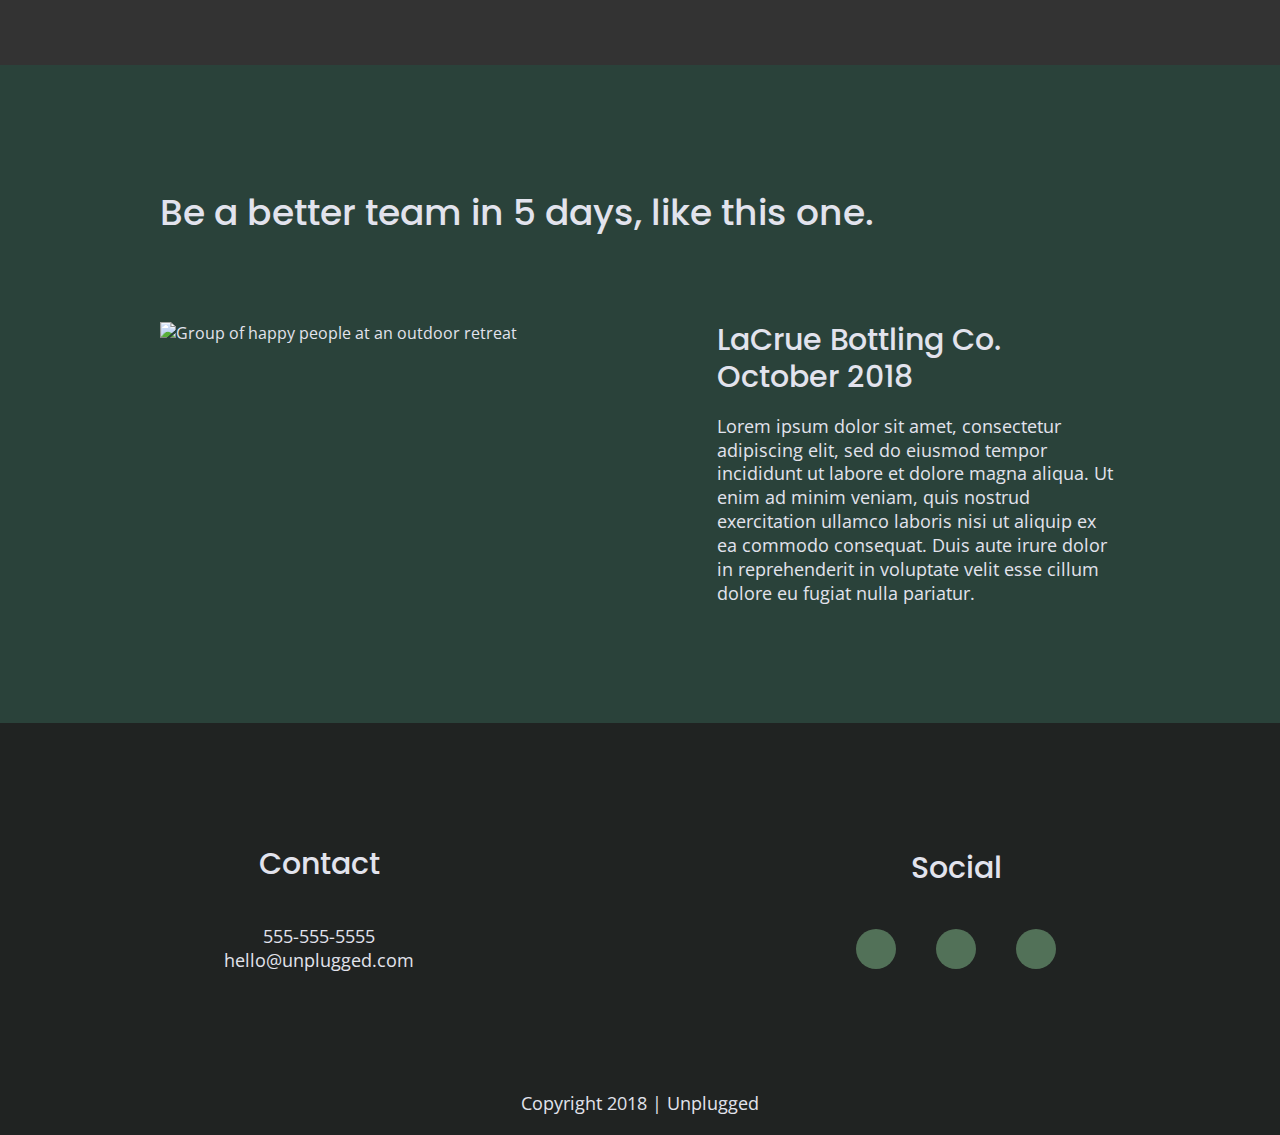
==== commit 29af2ad4: "Added social icons to footer" ====
--- a/index.html
+++ b/index.html
@@ -18,6 +18,9 @@
 
   <link rel="stylesheet" href="css/normalize.css">
   <link rel="stylesheet" href="css/main.css">
+
+  <!-- Icon Kit -->
+  <script src="https://kit.fontawesome.com/365d04107f.js" crossorigin="anonymous"></script>
 
   <!-- Google Fonts -->
   <link href="https://fonts.googleapis.com/css?family=Open+Sans:400,700|Poppins:500,700" rel="stylesheet">
@@ -74,6 +77,7 @@
         <div class="features-items">
           <article>
             <p class="fontawesome-icon">
+              <i class="fas fa-campground"></i>
             </p>
             <p class="features-item-description">
               Located in a peaceful bungalow outside of Lake Geneva, Wisconsin.
@@ -82,6 +86,7 @@
 
           <article>
             <p class="fontawesome-icon">
+              <i class="fas fa-bed"></i>
             </p>
             <p class="features-item-description">
               12 private rooms with ensuite bathrooms, 2 group meeting rooms, and 4 breakout rooms.
@@ -90,6 +95,7 @@
 
           <article>
             <p class="fontawesome-icon">
+              <i class="fas fa-utensils"></i>
             </p>
             <p class="features-item-description">
               Private chef team providing on demand meals - just like your team kitchen.
@@ -98,6 +104,7 @@
 
           <article>
             <p class="fontawesome-icon">
+              <i class="fas fa-shoe-prints"></i>
             </p>
             <p class="features-item-description">
               5 outdoor obstacle courses, including private beach ½ mile from bungalow.
@@ -106,6 +113,7 @@
 
           <article>
             <p class="fontawesome-icon">
+              <i class="fas fa-smile"></i>
             </p>
             <p class="features-item-description">
               Retreat facilitator to manage your day to day activities so you all get a chance to reset.
@@ -114,6 +122,7 @@
 
           <article>
             <p class="fontawesome-icon">
+              <i class="fas fa-wifi"></i>
             </p>
             <p class="features-item-description">
               Dedicated computer room for times that you must wifi.
@@ -160,13 +169,13 @@
           <h4>Social</h4>
           <div class="social-icons">
             <p>
-              <a href="https://www.facebook.com/Skillcrush/" target="_blank"></a>
-            </p>
-            <p>
-              <a href="https://twitter.com/Skillcrush" target="_blank"></a>
-            </p>
-            <p>
-              <a href="https://www.instagram.com/skillcrush/" target="_blank"></a>
+              <a href="https://www.facebook.com/Skillcrush/" target="_blank"><i class="fab fa-facebook-f"></i></a>
+            </p>
+            <p>
+              <a href="https://twitter.com/Skillcrush" target="_blank"><i class="fab fa-twitter"></i></a>
+            </p>
+            <p>
+              <a href="https://www.instagram.com/skillcrush/" target="_blank"><i class="fab fa-instagram"></i></a>
             </p>
           </div>
         </div>
--- a/css/main.css
+++ b/css/main.css
@@ -230,9 +230,17 @@
   }
   
   footer .social-icons p {
-    display: flex;
-    justify-content: center;
-    align-items: center;
+    background-color: #527158;
+    border-radius: 50%;
+    width: 40px;
+    height: 40px;
+    display: flex;
+    justify-content: center;
+    align-items: center;
+  }
+
+  footer .social-icons p i {
+    font-size: 1.3125em;
   }
   
   footer .copyright {
@@ -308,6 +316,11 @@
   .features h2 {
     margin-bottom: 60px;
   }
+
+  .features i {
+    font-size: 3.75em;
+    margin-bottom: 40px;
+  }
   
   .features article {
     width: 63%;
@@ -367,6 +380,22 @@
   
   .contact-content p {
     margin: 0;
+  }
+
+  .map figure {
+    width: 100%;
+    height: 0;
+    padding-bottom: 125%;
+    overflow: hidden;
+    position: relative;
+  }
+
+  .map iframe {
+    width: 100%;
+    height: 100%;
+    position: absolute;
+    top: 0;
+    left: 0;
   }
   
   /* ==========================================================================
@@ -528,7 +557,7 @@
       }
 
       header nav ul {
-        justify-content: space-around;
+        justify-content: space-between;
       }
 
       .header-divider {
@@ -627,6 +656,11 @@
       footer p {
           line-height: 1.285;
       }
+      
+      footer .social-icons {
+        width: 12.5em;
+        justify-content: space-between;
+      }
 
       footer .copyright {
         width: 100%;
@@ -647,6 +681,10 @@
       width: 45%;
     }
 
+    .map figure {
+      padding-bottom: 45.5%;
+    }
+
     .contact-section .content-wrapper h2 {
       width: 80%; 
     }
@@ -761,6 +799,10 @@
 /* ==========================================================================
  About Page
  ========================================================================== */
+
+  .map figure {
+    padding-bottom: 37.5%;
+  }
 
   .mission h2,
   .contact-section .content-wrapper h2 {
